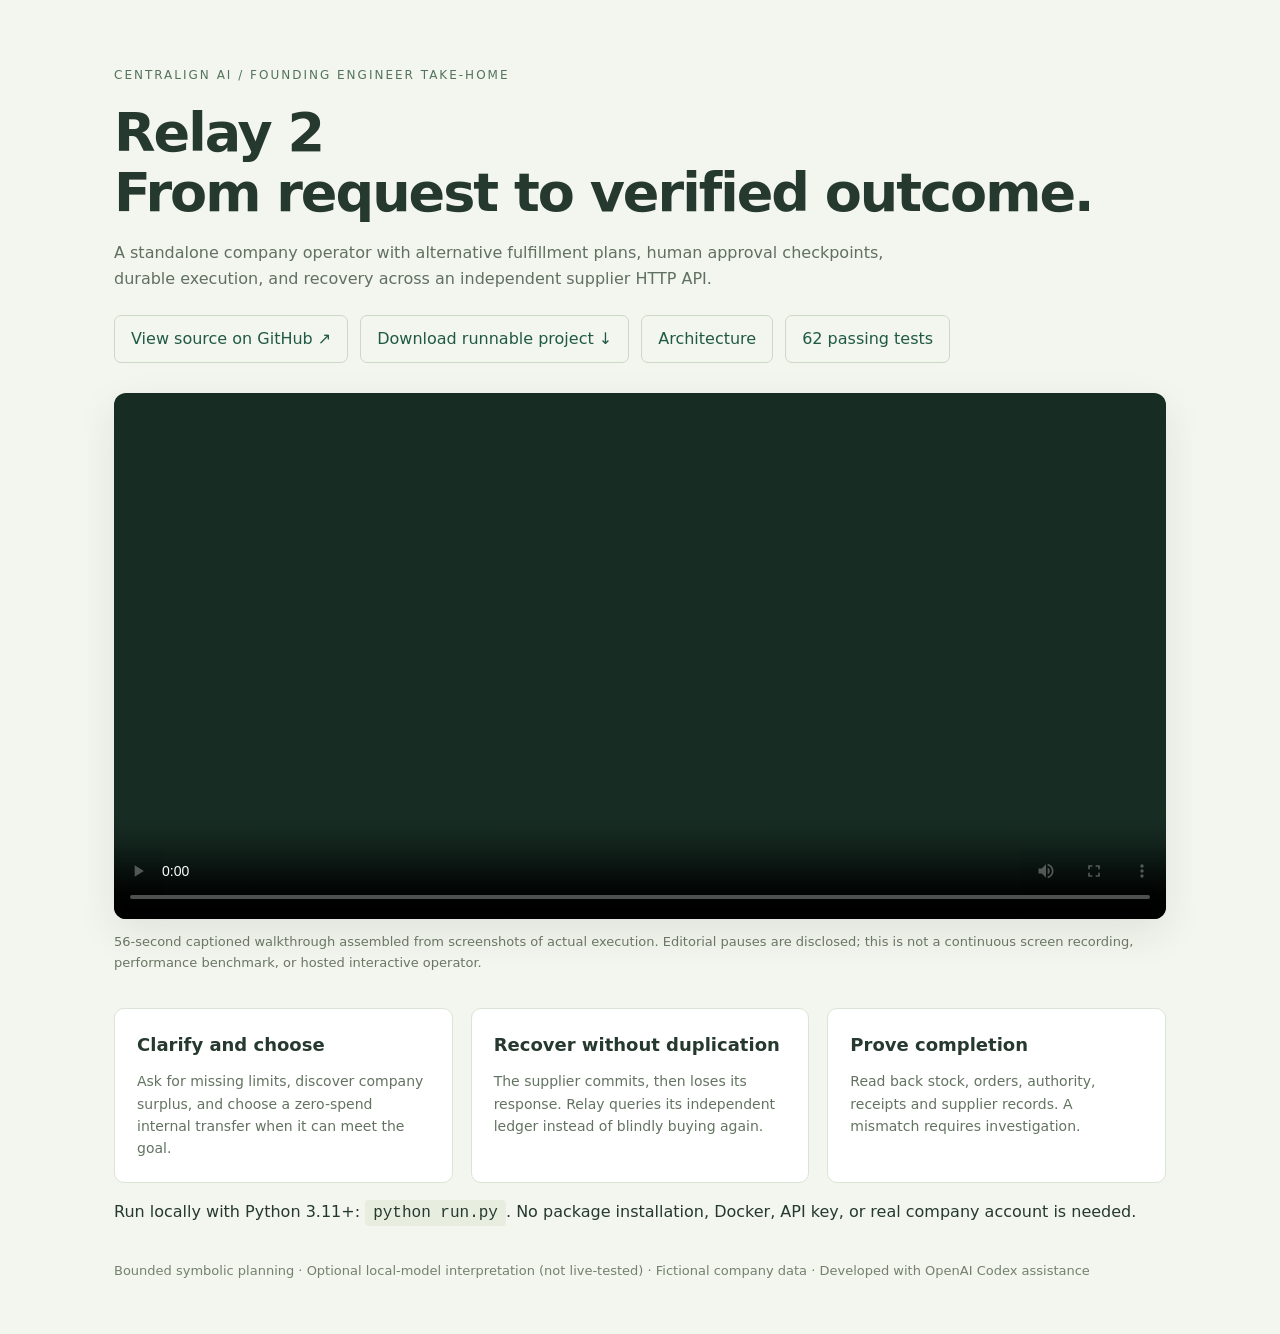
==== docs/index.html @ f8dc7407 "Add the public demo viewing page" ====
<!doctype html>
<html lang="en"><head><meta charset="utf-8"><meta name="viewport" content="width=device-width,initial-scale=1"><title>Relay 2 — CentrAlign AI engineering submission</title><style>
*{box-sizing:border-box}body{margin:0;background:#f3f5ef;color:#26392f;font:16px/1.6 system-ui,sans-serif}main{max-width:1100px;margin:auto;padding:54px 24px}.eyebrow{font-size:12px;letter-spacing:2px;color:#53735c}h1{font-size:clamp(32px,5vw,54px);line-height:1.1;letter-spacing:-2px;margin:18px 0}.lede{max-width:780px;color:#607061}video{display:block;width:100%;margin:30px 0 12px;background:#172d24;border-radius:12px;box-shadow:0 14px 40px #20342816}a{color:#205a45}nav{display:flex;flex-wrap:wrap;gap:12px;margin:24px 0}nav a{padding:10px 16px;border:1px solid #ccd9c6;border-radius:7px;text-decoration:none}.note{font-size:13px;color:#697663}.grid{display:grid;grid-template-columns:repeat(auto-fit,minmax(230px,1fr));gap:18px;margin-top:35px}.card{background:#fff;border:1px solid #dce4d6;padding:22px;border-radius:10px}.card h2{font-size:18px;margin:0 0 10px}.card p{font-size:14px;color:#637361;margin:0}code{background:#e7eddf;padding:4px 8px;border-radius:4px}footer{margin-top:35px;font-size:13px;color:#74816e}
</style></head><body><main>
<p class="eyebrow">CENTRALIGN AI / FOUNDING ENGINEER TAKE-HOME</p>
<h1>Relay 2<br>From request to verified outcome.</h1>
<p class="lede">A standalone company operator with alternative fulfillment plans, human approval checkpoints, durable execution, and recovery across an independent supplier HTTP API.</p>
<nav><a href="https://github.com/shreekruthi/centralign-relay">View source on GitHub ↗</a><a href="https://github.com/shreekruthi/centralign-relay/archive/refs/heads/main.zip">Download runnable project ↓</a><a href="https://github.com/shreekruthi/centralign-relay/blob/main/docs/ARCHITECTURE.md">Architecture</a><a href="https://github.com/shreekruthi/centralign-relay/blob/main/docs/TEST_REPORT.md">62 passing tests</a></nav>
<video id="demo" controls preload="metadata" poster="screenshots/standalone-completed.png"><source src="demo.mp4" type="video/mp4"><a href="demo.mp4">Download the demo video</a></video>
<p class="note">56-second captioned walkthrough assembled from screenshots of actual execution. Editorial pauses are disclosed; this is not a continuous screen recording, performance benchmark, or hosted interactive operator.</p>
<div class="grid"><section class="card"><h2>Clarify and choose</h2><p>Ask for missing limits, discover company surplus, and choose a zero-spend internal transfer when it can meet the goal.</p></section><section class="card"><h2>Recover without duplication</h2><p>The supplier commits, then loses its response. Relay queries its independent ledger instead of blindly buying again.</p></section><section class="card"><h2>Prove completion</h2><p>Read back stock, orders, authority, receipts and supplier records. A mismatch requires investigation.</p></section></div>
<p>Run locally with Python 3.11+: <code>python run.py</code>. No package installation, Docker, API key, or real company account is needed.</p>
<footer>Bounded symbolic planning · Optional local-model interpretation (not live-tested) · Fictional company data · Developed with OpenAI Codex assistance</footer>
</main></body></html>
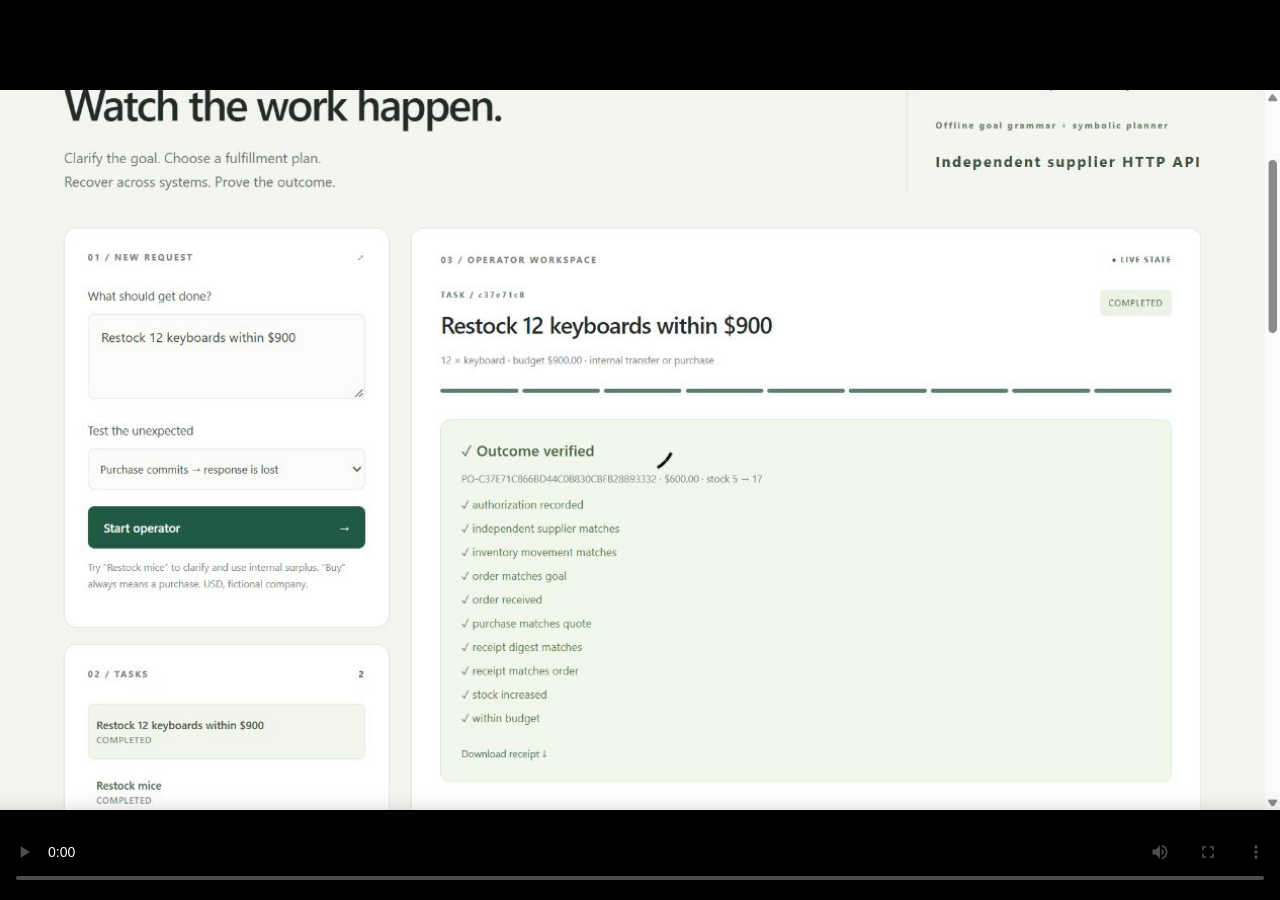
==== commit 70c35649: "Simplify demo page to video player only [skip ci]" ====
--- a/docs/index.html
+++ b/docs/index.html
@@ -1,14 +1,19 @@
 <!doctype html>
-<html lang="en"><head><meta charset="utf-8"><meta name="viewport" content="width=device-width,initial-scale=1"><title>Relay 2 — CentrAlign AI engineering submission</title><style>
-*{box-sizing:border-box}body{margin:0;background:#f3f5ef;color:#26392f;font:16px/1.6 system-ui,sans-serif}main{max-width:1100px;margin:auto;padding:54px 24px}.eyebrow{font-size:12px;letter-spacing:2px;color:#53735c}h1{font-size:clamp(32px,5vw,54px);line-height:1.1;letter-spacing:-2px;margin:18px 0}.lede{max-width:780px;color:#607061}video{display:block;width:100%;margin:30px 0 12px;background:#172d24;border-radius:12px;box-shadow:0 14px 40px #20342816}a{color:#205a45}nav{display:flex;flex-wrap:wrap;gap:12px;margin:24px 0}nav a{padding:10px 16px;border:1px solid #ccd9c6;border-radius:7px;text-decoration:none}.note{font-size:13px;color:#697663}.grid{display:grid;grid-template-columns:repeat(auto-fit,minmax(230px,1fr));gap:18px;margin-top:35px}.card{background:#fff;border:1px solid #dce4d6;padding:22px;border-radius:10px}.card h2{font-size:18px;margin:0 0 10px}.card p{font-size:14px;color:#637361;margin:0}code{background:#e7eddf;padding:4px 8px;border-radius:4px}footer{margin-top:35px;font-size:13px;color:#74816e}
-</style></head><body><main>
-<p class="eyebrow">CENTRALIGN AI / FOUNDING ENGINEER TAKE-HOME</p>
-<h1>Relay 2<br>From request to verified outcome.</h1>
-<p class="lede">A standalone company operator with alternative fulfillment plans, human approval checkpoints, durable execution, and recovery across an independent supplier HTTP API.</p>
-<nav><a href="https://github.com/shreekruthi/centralign-relay">View source on GitHub ↗</a><a href="https://github.com/shreekruthi/centralign-relay/archive/refs/heads/main.zip">Download runnable project ↓</a><a href="https://github.com/shreekruthi/centralign-relay/blob/main/docs/ARCHITECTURE.md">Architecture</a><a href="https://github.com/shreekruthi/centralign-relay/blob/main/docs/TEST_REPORT.md">62 passing tests</a></nav>
-<video id="demo" controls preload="metadata" poster="screenshots/standalone-completed.png"><source src="demo.mp4" type="video/mp4"><a href="demo.mp4">Download the demo video</a></video>
-<p class="note">56-second captioned walkthrough assembled from screenshots of actual execution. Editorial pauses are disclosed; this is not a continuous screen recording, performance benchmark, or hosted interactive operator.</p>
-<div class="grid"><section class="card"><h2>Clarify and choose</h2><p>Ask for missing limits, discover company surplus, and choose a zero-spend internal transfer when it can meet the goal.</p></section><section class="card"><h2>Recover without duplication</h2><p>The supplier commits, then loses its response. Relay queries its independent ledger instead of blindly buying again.</p></section><section class="card"><h2>Prove completion</h2><p>Read back stock, orders, authority, receipts and supplier records. A mismatch requires investigation.</p></section></div>
-<p>Run locally with Python 3.11+: <code>python run.py</code>. No package installation, Docker, API key, or real company account is needed.</p>
-<footer>Bounded symbolic planning · Optional local-model interpretation (not live-tested) · Fictional company data · Developed with OpenAI Codex assistance</footer>
-</main></body></html>
+<html lang="en">
+<head>
+  <meta charset="utf-8">
+  <meta name="viewport" content="width=device-width, initial-scale=1">
+  <title>Relay demo</title>
+  <style>
+    * { box-sizing: border-box; }
+    html, body { margin: 0; width: 100%; height: 100%; background: #000; }
+    body { display: grid; place-items: center; }
+    video { display: block; width: 100%; height: 100%; object-fit: contain; }
+  </style>
+</head>
+<body>
+  <video id="demo" controls playsinline preload="metadata" aria-label="Relay demo video" poster="screenshots/standalone-completed.png">
+    <source src="demo.mp4" type="video/mp4">
+  </video>
+</body>
+</html>
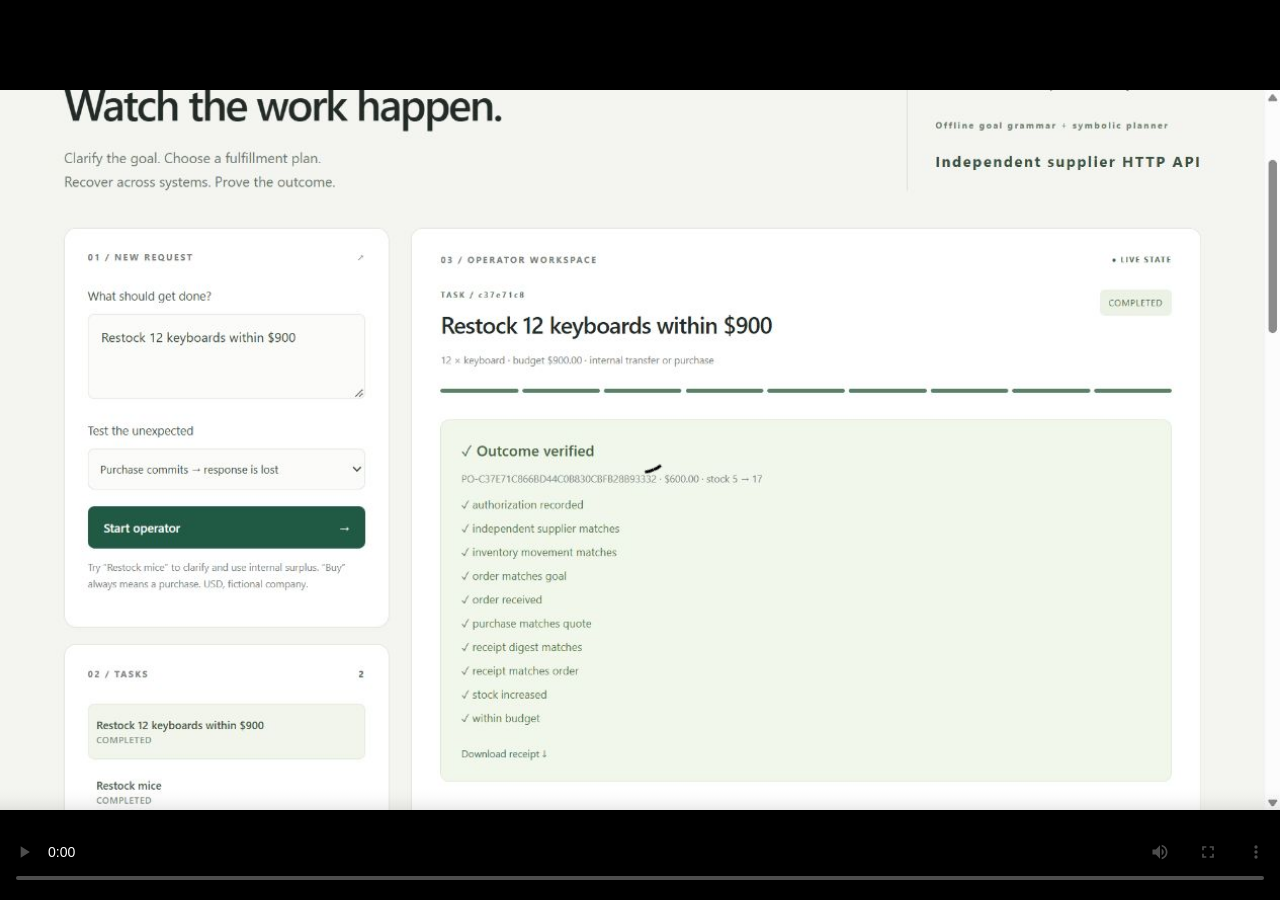
==== commit 736777bb: "Fit demo video within viewport [skip ci]" ====
--- a/docs/index.html
+++ b/docs/index.html
@@ -6,8 +6,7 @@
   <title>Relay demo</title>
   <style>
     * { box-sizing: border-box; }
-    html, body { margin: 0; width: 100%; height: 100%; background: #000; }
-    body { display: grid; place-items: center; }
+    html, body { margin: 0; width: 100%; height: 100%; overflow: hidden; background: #000; }
     video { display: block; width: 100%; height: 100%; object-fit: contain; }
   </style>
 </head>
